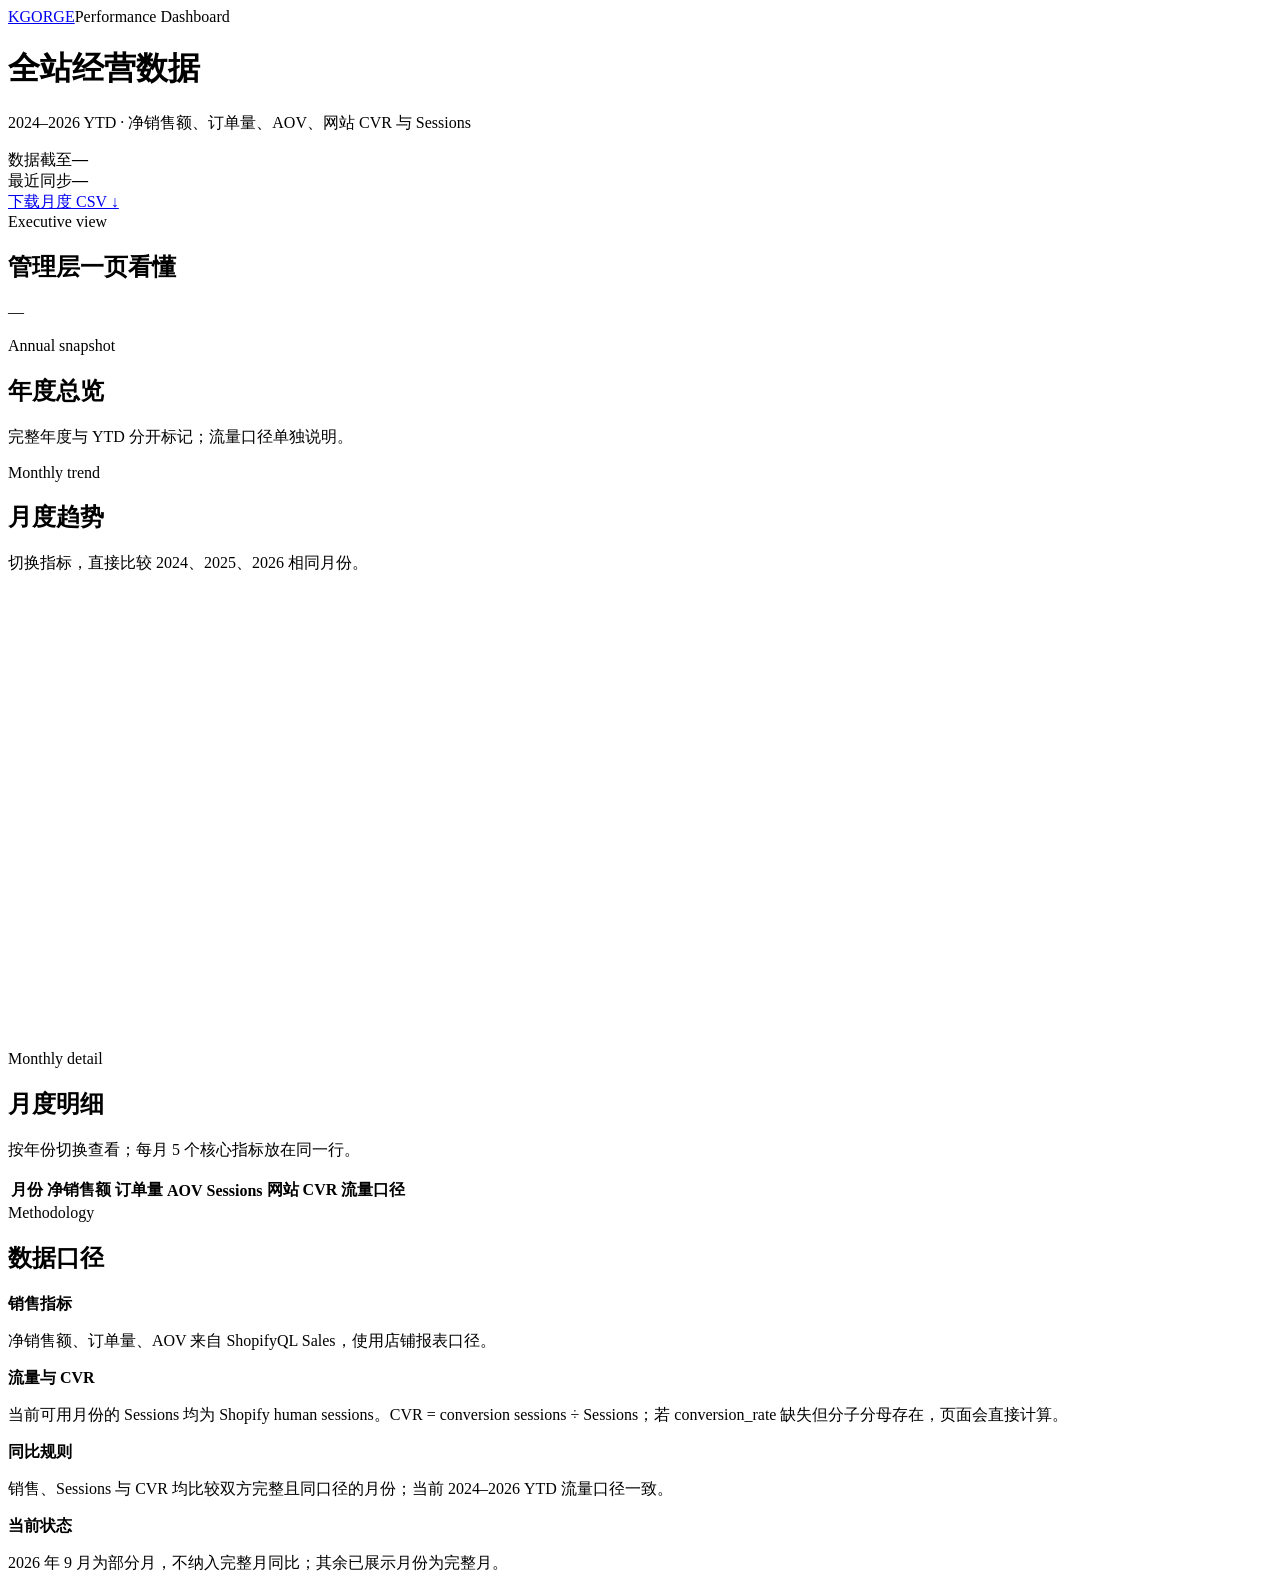
==== kgorge-performance-dashboard/index.html @ ec3d722f "Add KGORGE performance dashboard" ====
<!doctype html>
<html lang="zh-CN">
<head>
  <meta charset="utf-8">
  <meta name="viewport" content="width=device-width, initial-scale=1">
  <meta name="theme-color" content="#163f37">
  <meta name="description" content="KGORGE 2024-2026 YTD site performance dashboard: net sales, orders, AOV, CVR and sessions by month.">
  <title>KGORGE 全站经营数据</title>
  <link rel="stylesheet" href="styles.css">
  <script src="data.js" defer></script>
  <script src="app.js" defer></script>
</head>
<body>
  <main class="page-shell">
    <header class="hero">
      <div class="hero-main">
        <div class="eyebrow"><a href="https://kgorge.com/">KGORGE</a><span>Performance Dashboard</span></div>
        <h1>全站经营数据</h1>
        <p class="hero-subtitle">2024–2026 YTD · 净销售额、订单量、AOV、网站 CVR 与 Sessions</p>
      </div>
      <div class="hero-meta">
        <div><span>数据截至</span><strong id="dataThrough">—</strong></div>
        <div><span>最近同步</span><strong id="syncTime">—</strong></div>
        <a class="download-link" href="monthly_metrics.csv" download>下载月度 CSV ↓</a>
      </div>
    </header>

    <section class="executive" aria-labelledby="executiveTitle">
      <div class="section-heading">
        <div>
          <span class="section-kicker">Executive view</span>
          <h2 id="executiveTitle">管理层一页看懂</h2>
        </div>
        <p id="executiveRange">—</p>
      </div>
      <div class="kpi-grid" id="executiveKpis"></div>
      <div class="insight-grid" id="insightGrid"></div>
    </section>

    <section class="annual" aria-labelledby="annualTitle">
      <div class="section-heading">
        <div>
          <span class="section-kicker">Annual snapshot</span>
          <h2 id="annualTitle">年度总览</h2>
        </div>
        <p>完整年度与 YTD 分开标记；流量口径单独说明。</p>
      </div>
      <div class="year-grid" id="yearCards"></div>
    </section>

    <section class="trend" aria-labelledby="trendTitle">
      <div class="section-heading trend-heading">
        <div>
          <span class="section-kicker">Monthly trend</span>
          <h2 id="trendTitle">月度趋势</h2>
          <p>切换指标，直接比较 2024、2025、2026 相同月份。</p>
        </div>
        <div class="metric-switch" id="metricSwitch" aria-label="选择趋势指标"></div>
      </div>
      <div class="legend" id="legend"></div>
      <div class="chart-frame">
        <svg id="trendChart" viewBox="0 0 1120 390" role="img" aria-labelledby="chartTitle chartDesc">
          <title id="chartTitle">月度趋势图</title>
          <desc id="chartDesc">2024、2025、2026 三年月度指标对比。</desc>
        </svg>
      </div>
      <p class="chart-note" id="chartNote"></p>
    </section>

    <section class="monthly" aria-labelledby="monthlyTitle">
      <div class="section-heading monthly-heading">
        <div>
          <span class="section-kicker">Monthly detail</span>
          <h2 id="monthlyTitle">月度明细</h2>
          <p>按年份切换查看；每月 5 个核心指标放在同一行。</p>
        </div>
        <div class="year-switch" id="yearSwitch" aria-label="选择年份"></div>
      </div>
      <div class="table-wrap">
        <table>
          <thead>
            <tr>
              <th scope="col">月份</th>
              <th scope="col">净销售额</th>
              <th scope="col">订单量</th>
              <th scope="col">AOV</th>
              <th scope="col">Sessions</th>
              <th scope="col">网站 CVR</th>
              <th scope="col">流量口径</th>
            </tr>
          </thead>
          <tbody id="monthlyRows"></tbody>
        </table>
      </div>
    </section>

    <aside class="method" aria-labelledby="methodTitle">
      <div class="section-heading">
        <div>
          <span class="section-kicker">Methodology</span>
          <h2 id="methodTitle">数据口径</h2>
        </div>
      </div>
      <div class="method-grid">
        <div><strong>销售指标</strong><p>净销售额、订单量、AOV 来自 ShopifyQL Sales，使用店铺报表口径。</p></div>
        <div><strong>流量与 CVR</strong><p>当前可用月份的 Sessions 均为 Shopify human sessions。CVR = conversion sessions ÷ Sessions；若 conversion_rate 缺失但分子分母存在，页面会直接计算。</p></div>
        <div><strong>同比规则</strong><p>销售、Sessions 与 CVR 均比较双方完整且同口径的月份；当前 2024–2026 YTD 流量口径一致。</p></div>
        <div><strong>当前状态</strong><p>2026 年 9 月为部分月，不纳入完整月同比；其余已展示月份为完整月。</p></div>
      </div>
      <div class="source-line" id="sourceLine"></div>
    </aside>
  </main>
</body>
</html>
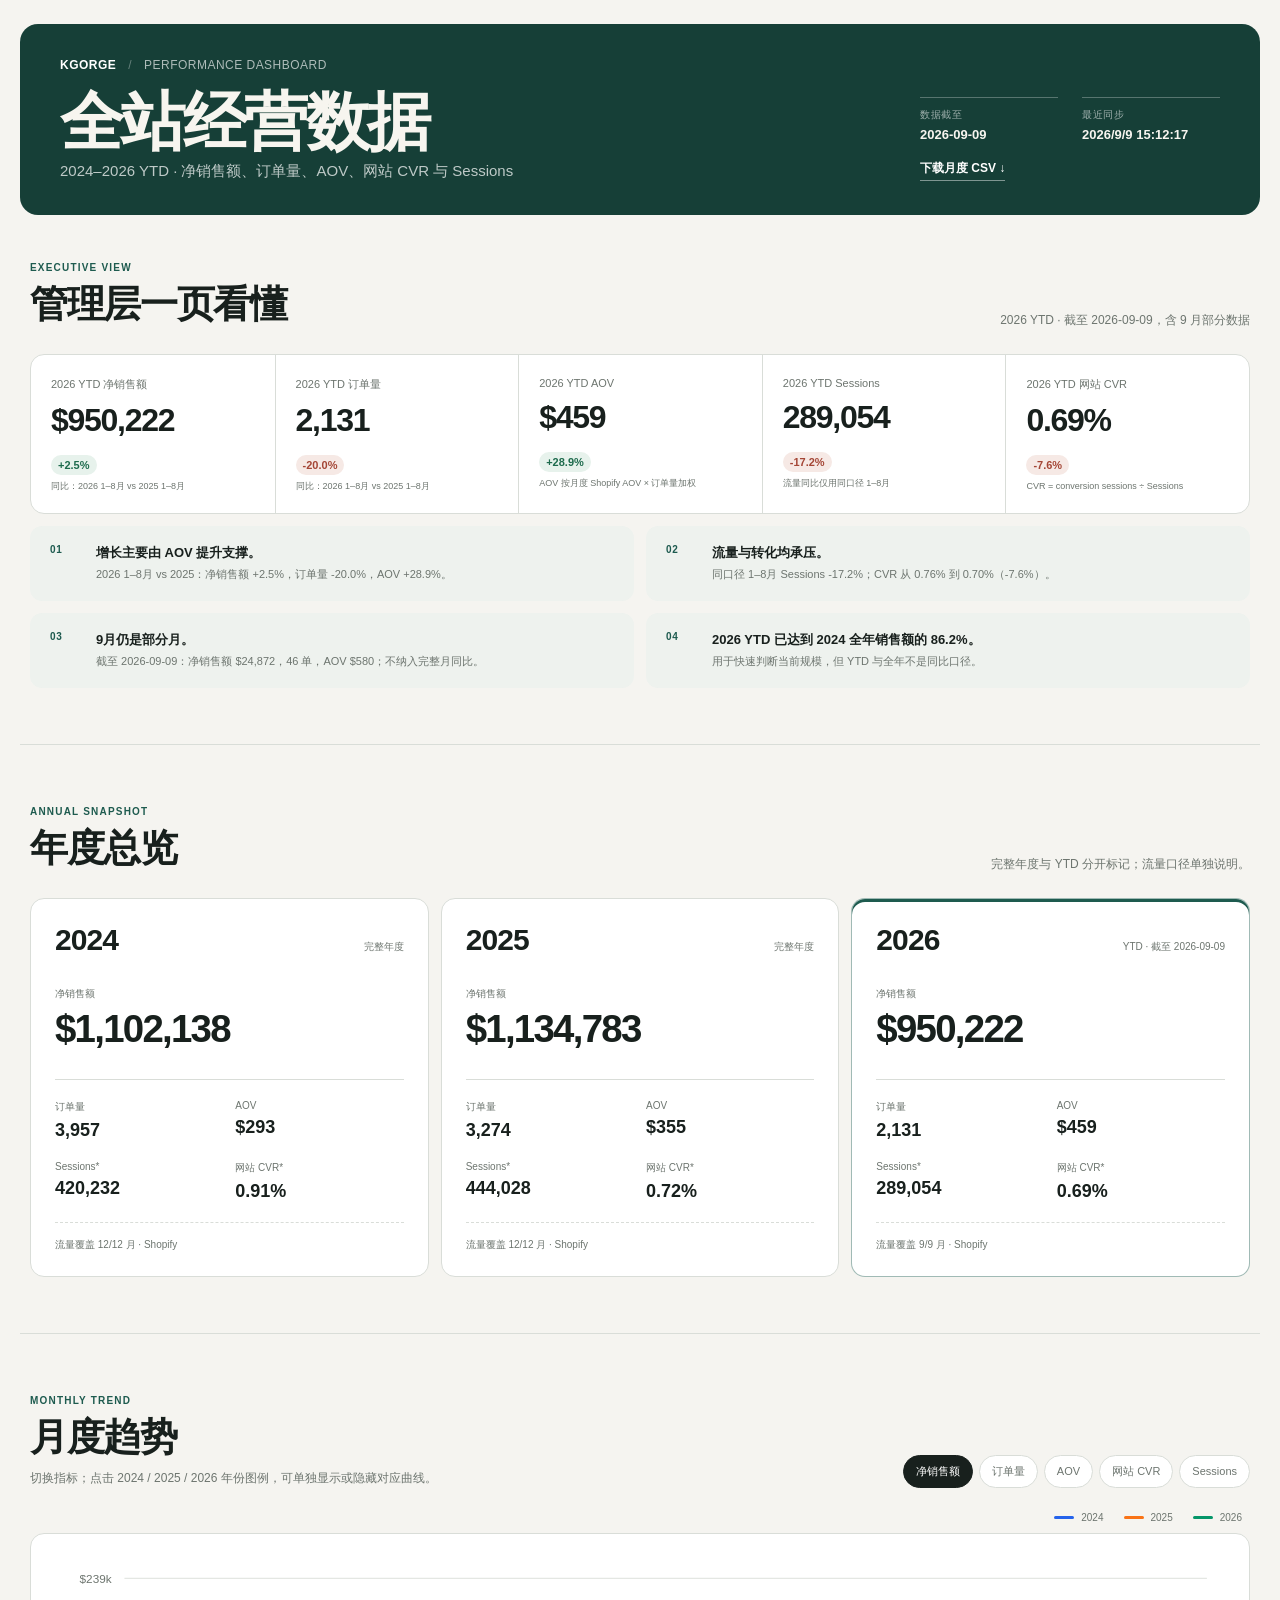
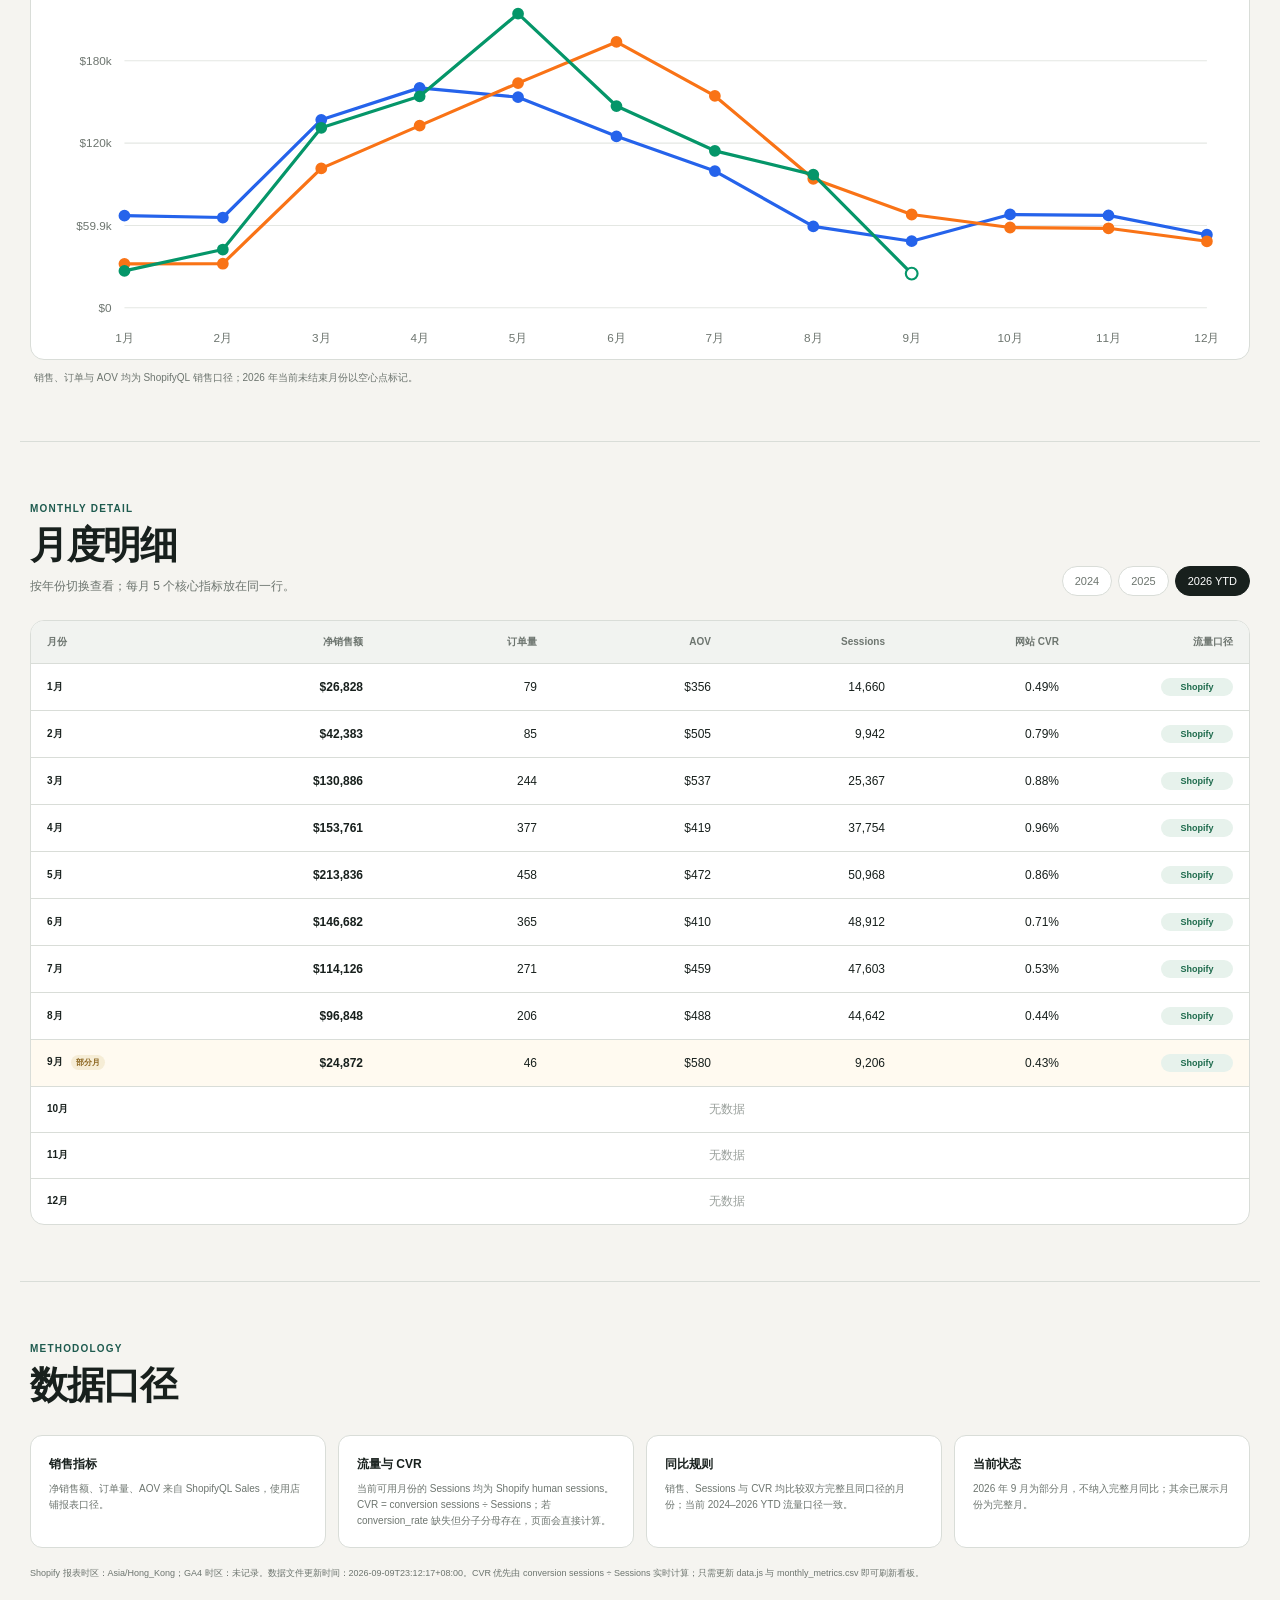
==== commit 0fee277b: "Enable clickable year toggles on KGORGE trend chart" ====
--- a/kgorge-performance-dashboard/index.html
+++ b/kgorge-performance-dashboard/index.html
@@ -9,6 +9,7 @@
   <link rel="stylesheet" href="styles.css">
   <script src="data.js" defer></script>
   <script src="app.js" defer></script>
+  <script src="trend-toggle.js" defer></script>
 </head>
 <body>
   <main class="page-shell">
@@ -53,11 +54,11 @@
         <div>
           <span class="section-kicker">Monthly trend</span>
           <h2 id="trendTitle">月度趋势</h2>
-          <p>切换指标，直接比较 2024、2025、2026 相同月份。</p>
+          <p>切换指标；点击 2024 / 2025 / 2026 年份图例，可单独显示或隐藏对应曲线。</p>
         </div>
         <div class="metric-switch" id="metricSwitch" aria-label="选择趋势指标"></div>
       </div>
-      <div class="legend" id="legend"></div>
+      <div class="legend" id="legend" aria-label="点击年份显示或隐藏曲线"></div>
       <div class="chart-frame">
         <svg id="trendChart" viewBox="0 0 1120 390" role="img" aria-labelledby="chartTitle chartDesc">
           <title id="chartTitle">月度趋势图</title>
--- a/kgorge-performance-dashboard/styles.css
+++ b/kgorge-performance-dashboard/styles.css
@@ -0,0 +1,187 @@
+:root {
+  --bg: #f5f4f0;
+  --surface: #fff;
+  --ink: #18201d;
+  --muted: #6d756f;
+  --line: #d9ddd8;
+  --soft: #ecefe9;
+  --pine: #1e5b4f;
+  --pine-dark: #163f37;
+  --clay: #b76742;
+  --stone: #8f948d;
+  --good: #1e6b4d;
+  --bad: #a44636;
+  --warn: #8a641e;
+  --white: #fff;
+}
+
+* { box-sizing: border-box; }
+html { background: var(--bg); color: var(--ink); }
+body {
+  margin: 0;
+  font-family: Inter, "Segoe UI Variable", "Segoe UI", Arial, sans-serif;
+  font-variant-numeric: tabular-nums;
+  -webkit-font-smoothing: antialiased;
+}
+a { color: inherit; }
+button { font: inherit; }
+.page-shell { width: min(1320px, calc(100% - 40px)); margin: 0 auto; padding: 24px 0 64px; }
+
+.hero {
+  display: grid;
+  grid-template-columns: minmax(0, 1fr) auto;
+  gap: 32px;
+  align-items: end;
+  padding: 34px 40px;
+  background: var(--pine-dark);
+  color: #f7f5ef;
+  border-radius: 18px;
+}
+.eyebrow { display: flex; align-items: center; gap: 12px; color: rgba(255,255,255,.65); font-size: 12px; letter-spacing: .04em; text-transform: uppercase; }
+.eyebrow a { color: #fff; font-weight: 700; text-decoration: none; }
+.eyebrow span::before { content: "/"; margin-right: 12px; color: rgba(255,255,255,.35); }
+.hero h1 { margin: 18px 0 8px; font-size: clamp(40px, 5vw, 68px); line-height: 1; letter-spacing: -.04em; }
+.hero-subtitle { margin: 0; color: rgba(255,255,255,.72); font-size: 15px; }
+.hero-meta { min-width: 300px; display: grid; grid-template-columns: 1fr 1fr; gap: 18px 24px; align-items: end; }
+.hero-meta div { padding-top: 10px; border-top: 1px solid rgba(255,255,255,.28); }
+.hero-meta span { display: block; color: rgba(255,255,255,.58); font-size: 10px; margin-bottom: 5px; text-transform: uppercase; letter-spacing: .06em; }
+.hero-meta strong { display: block; font-size: 13px; font-weight: 600; white-space: nowrap; }
+.download-link { grid-column: 1 / -1; justify-self: start; color: #fff; text-decoration: none; font-size: 12px; font-weight: 700; border-bottom: 1px solid rgba(255,255,255,.45); padding-bottom: 3px; }
+
+section, aside { padding: 56px 10px; border-bottom: 1px solid var(--line); }
+.section-heading { display: flex; justify-content: space-between; gap: 24px; align-items: end; margin-bottom: 24px; }
+.section-heading h2 { margin: 4px 0 0; font-size: clamp(28px, 3vw, 40px); letter-spacing: -.035em; }
+.section-heading p { margin: 6px 0 0; color: var(--muted); font-size: 12px; line-height: 1.55; }
+.section-kicker { color: var(--pine); font-size: 10px; font-weight: 800; letter-spacing: .12em; text-transform: uppercase; }
+
+.executive { padding-top: 42px; }
+.kpi-grid { display: grid; grid-template-columns: repeat(5, 1fr); background: var(--surface); border: 1px solid var(--line); border-radius: 14px; overflow: hidden; }
+.kpi-card { padding: 22px 20px 20px; min-width: 0; }
+.kpi-card + .kpi-card { border-left: 1px solid var(--line); }
+.kpi-label { display: block; color: var(--muted); font-size: 11px; }
+.kpi-value { display: block; margin-top: 10px; font-size: clamp(26px, 2.5vw, 38px); letter-spacing: -.04em; white-space: nowrap; }
+.kpi-foot { margin-top: 16px; display: flex; flex-direction: column; gap: 5px; }
+.kpi-delta { width: max-content; padding: 4px 7px; border-radius: 999px; font-size: 11px; font-weight: 750; }
+.kpi-delta.up { color: var(--good); background: #e7f2ec; }
+.kpi-delta.down { color: var(--bad); background: #f6e9e5; }
+.kpi-delta.neutral { color: var(--muted); background: var(--soft); }
+.kpi-foot small { color: var(--muted); font-size: 9px; line-height: 1.4; }
+
+.insight-grid { display: grid; grid-template-columns: repeat(2, 1fr); gap: 12px; margin-top: 12px; }
+.insight-card { display: grid; grid-template-columns: 34px 1fr; gap: 12px; padding: 18px 20px; background: #eef2ee; border-radius: 12px; }
+.insight-number { color: var(--pine); font-size: 10px; font-weight: 800; letter-spacing: .08em; }
+.insight-card strong { display: block; font-size: 13px; margin-bottom: 4px; }
+.insight-card span:not(.insight-number) { display: block; color: var(--muted); font-size: 11px; line-height: 1.55; }
+
+.year-grid { display: grid; grid-template-columns: repeat(3, 1fr); gap: 12px; }
+.year-card { padding: 24px; background: var(--surface); border: 1px solid var(--line); border-radius: 14px; }
+.year-card.partial { border-color: rgba(30,91,79,.42); box-shadow: inset 0 3px 0 var(--pine); }
+.year-head { display: flex; align-items: baseline; justify-content: space-between; gap: 12px; }
+.year-head h3 { margin: 0; font-size: 30px; letter-spacing: -.03em; }
+.year-head span { color: var(--muted); font-size: 10px; }
+.year-sales { margin-top: 30px; }
+.year-sales span, .year-metrics span { display: block; color: var(--muted); font-size: 10px; margin-bottom: 6px; }
+.year-sales strong { font-size: clamp(28px, 3vw, 42px); letter-spacing: -.045em; }
+.year-metrics { display: grid; grid-template-columns: repeat(2, 1fr); gap: 20px 12px; margin-top: 28px; padding-top: 20px; border-top: 1px solid var(--line); }
+.year-metrics strong { font-size: 18px; }
+.coverage { margin: 20px 0 0; padding-top: 14px; border-top: 1px dashed var(--line); color: var(--muted); font-size: 10px; line-height: 1.55; }
+
+.trend-heading { align-items: end; }
+.metric-switch, .year-switch { display: flex; flex-wrap: wrap; justify-content: flex-end; gap: 6px; }
+.metric-switch button, .year-switch button { appearance: none; border: 1px solid var(--line); background: var(--surface); color: var(--muted); padding: 8px 12px; border-radius: 999px; font-size: 11px; cursor: pointer; }
+.metric-switch button:hover, .year-switch button:hover { border-color: var(--ink); color: var(--ink); }
+.metric-switch button[aria-pressed="true"], .year-switch button[aria-pressed="true"] { background: var(--ink); border-color: var(--ink); color: #fff; }
+.metric-switch button:focus-visible, .year-switch button:focus-visible { outline: 3px solid rgba(30,91,79,.2); outline-offset: 2px; }
+.legend { display: flex; justify-content: flex-end; gap: 20px; margin: 0 8px 10px; color: var(--muted); font-size: 10px; }
+.legend span { display: inline-flex; align-items: center; gap: 7px; }
+.legend i { width: 20px; height: 3px; display: inline-block; border-radius: 2px; }
+.chart-frame { overflow-x: auto; background: var(--surface); border: 1px solid var(--line); border-radius: 14px; padding: 8px 10px 0; }
+#trendChart { display: block; width: 100%; min-width: 780px; height: auto; }
+.grid-line { stroke: #e4e7e3; stroke-width: 1; }
+.axis-text { fill: var(--muted); font-size: 11px; font-family: Inter, "Segoe UI", Arial, sans-serif; }
+.trend-line { fill: none; stroke-width: 3; stroke-linejoin: round; stroke-linecap: round; }
+.trend-point { stroke-width: 2; }
+.chart-note { margin: 10px 4px 0; color: var(--muted); font-size: 10px; line-height: 1.5; }
+
+.monthly-heading { align-items: end; }
+.table-wrap { overflow-x: auto; background: var(--surface); border: 1px solid var(--line); border-radius: 14px; }
+table { width: 100%; border-collapse: collapse; table-layout: fixed; min-width: 920px; }
+thead { background: #f1f3f0; }
+th, td { padding: 14px 16px; border-bottom: 1px solid var(--line); text-align: right; font-size: 12px; }
+th { color: var(--muted); font-size: 10px; font-weight: 700; }
+th:first-child, td:first-child { text-align: left; }
+tbody th { color: var(--ink); font-weight: 650; }
+tbody tr:last-child th, tbody tr:last-child td { border-bottom: 0; }
+tbody tr:hover { background: #fafbf9; }
+.primary-cell { font-weight: 750; }
+.partial-row { background: #fffaf0; }
+.partial-badge { display: inline-block; margin-left: 8px; padding: 2px 5px; border-radius: 999px; color: var(--warn); background: #f6edd6; font-size: 8px; vertical-align: middle; }
+.source-badge { display: inline-block; min-width: 72px; text-align: center; padding: 4px 7px; border-radius: 999px; font-size: 9px; font-weight: 700; }
+.source-badge.shopify { color: var(--good); background: #e7f2ec; }
+.source-badge.ga4 { color: #70511c; background: #f5eedc; }
+.source-badge.missing { color: var(--muted); background: var(--soft); }
+.empty-row td { color: #9aa09c; text-align: center; }
+
+.method { border-bottom: 0; padding-bottom: 20px; }
+.method-grid { display: grid; grid-template-columns: repeat(4, 1fr); gap: 12px; }
+.method-grid > div { padding: 18px; background: var(--surface); border: 1px solid var(--line); border-radius: 12px; }
+.method-grid strong { font-size: 12px; }
+.method-grid p { margin: 8px 0 0; color: var(--muted); font-size: 10px; line-height: 1.6; }
+.source-line { margin-top: 18px; color: var(--muted); font-size: 9px; line-height: 1.6; }
+
+@media (max-width: 1050px) {
+  .kpi-grid { grid-template-columns: repeat(2, 1fr); }
+  .kpi-card + .kpi-card { border-left: 0; }
+  .kpi-card:nth-child(even) { border-left: 1px solid var(--line); }
+  .kpi-card:nth-child(n+3) { border-top: 1px solid var(--line); }
+  .kpi-card:last-child { grid-column: 1 / -1; }
+  .year-grid { grid-template-columns: 1fr; }
+  .method-grid { grid-template-columns: repeat(2, 1fr); }
+}
+
+@media (max-width: 760px) {
+  .page-shell { width: 100%; padding-top: 0; }
+  .hero { border-radius: 0; grid-template-columns: 1fr; padding: 30px 22px; }
+  .hero-meta { min-width: 0; }
+  section, aside { padding: 44px 20px; }
+  .section-heading { align-items: flex-start; flex-direction: column; gap: 8px; }
+  .kpi-grid { grid-template-columns: 1fr; }
+  .kpi-card:nth-child(even), .kpi-card + .kpi-card { border-left: 0; }
+  .kpi-card:nth-child(n+2) { border-top: 1px solid var(--line); }
+  .kpi-card:last-child { grid-column: auto; }
+  .insight-grid { grid-template-columns: 1fr; }
+  .metric-switch, .year-switch, .legend { justify-content: flex-start; }
+  .method-grid { grid-template-columns: 1fr; }
+}
+
+@media (max-width: 480px) {
+  .hero h1 { font-size: 42px; }
+  .hero-meta { grid-template-columns: 1fr; }
+  .download-link { grid-column: auto; }
+  .year-card { padding: 20px; }
+}
+
+/* Interactive trend tooltip */
+.trend-hit { cursor: crosshair; outline: none; }
+.trend-hit:focus { outline: none; }
+.trend-point { transition: r .12s ease, opacity .12s ease; }
+.chart-tooltip {
+  position: fixed;
+  z-index: 9999;
+  min-width: 150px;
+  max-width: 220px;
+  padding: 11px 12px;
+  border-radius: 10px;
+  background: rgba(24, 32, 29, .96);
+  color: #fff;
+  box-shadow: 0 10px 28px rgba(0, 0, 0, .18);
+  pointer-events: none;
+  font-variant-numeric: tabular-nums;
+}
+.chart-tooltip[hidden] { display: none; }
+.tooltip-head { display: flex; align-items: center; gap: 8px; margin-bottom: 8px; }
+.tooltip-head i { width: 9px; height: 9px; border-radius: 50%; flex: 0 0 auto; }
+.tooltip-head strong { font-size: 12px; }
+.chart-tooltip > span { display: block; color: rgba(255,255,255,.62); font-size: 10px; }
+.chart-tooltip > b { display: block; margin-top: 2px; font-size: 20px; letter-spacing: -.02em; }
+.chart-tooltip > small { display: block; margin-top: 7px; color: rgba(255,255,255,.58); font-size: 9px; }
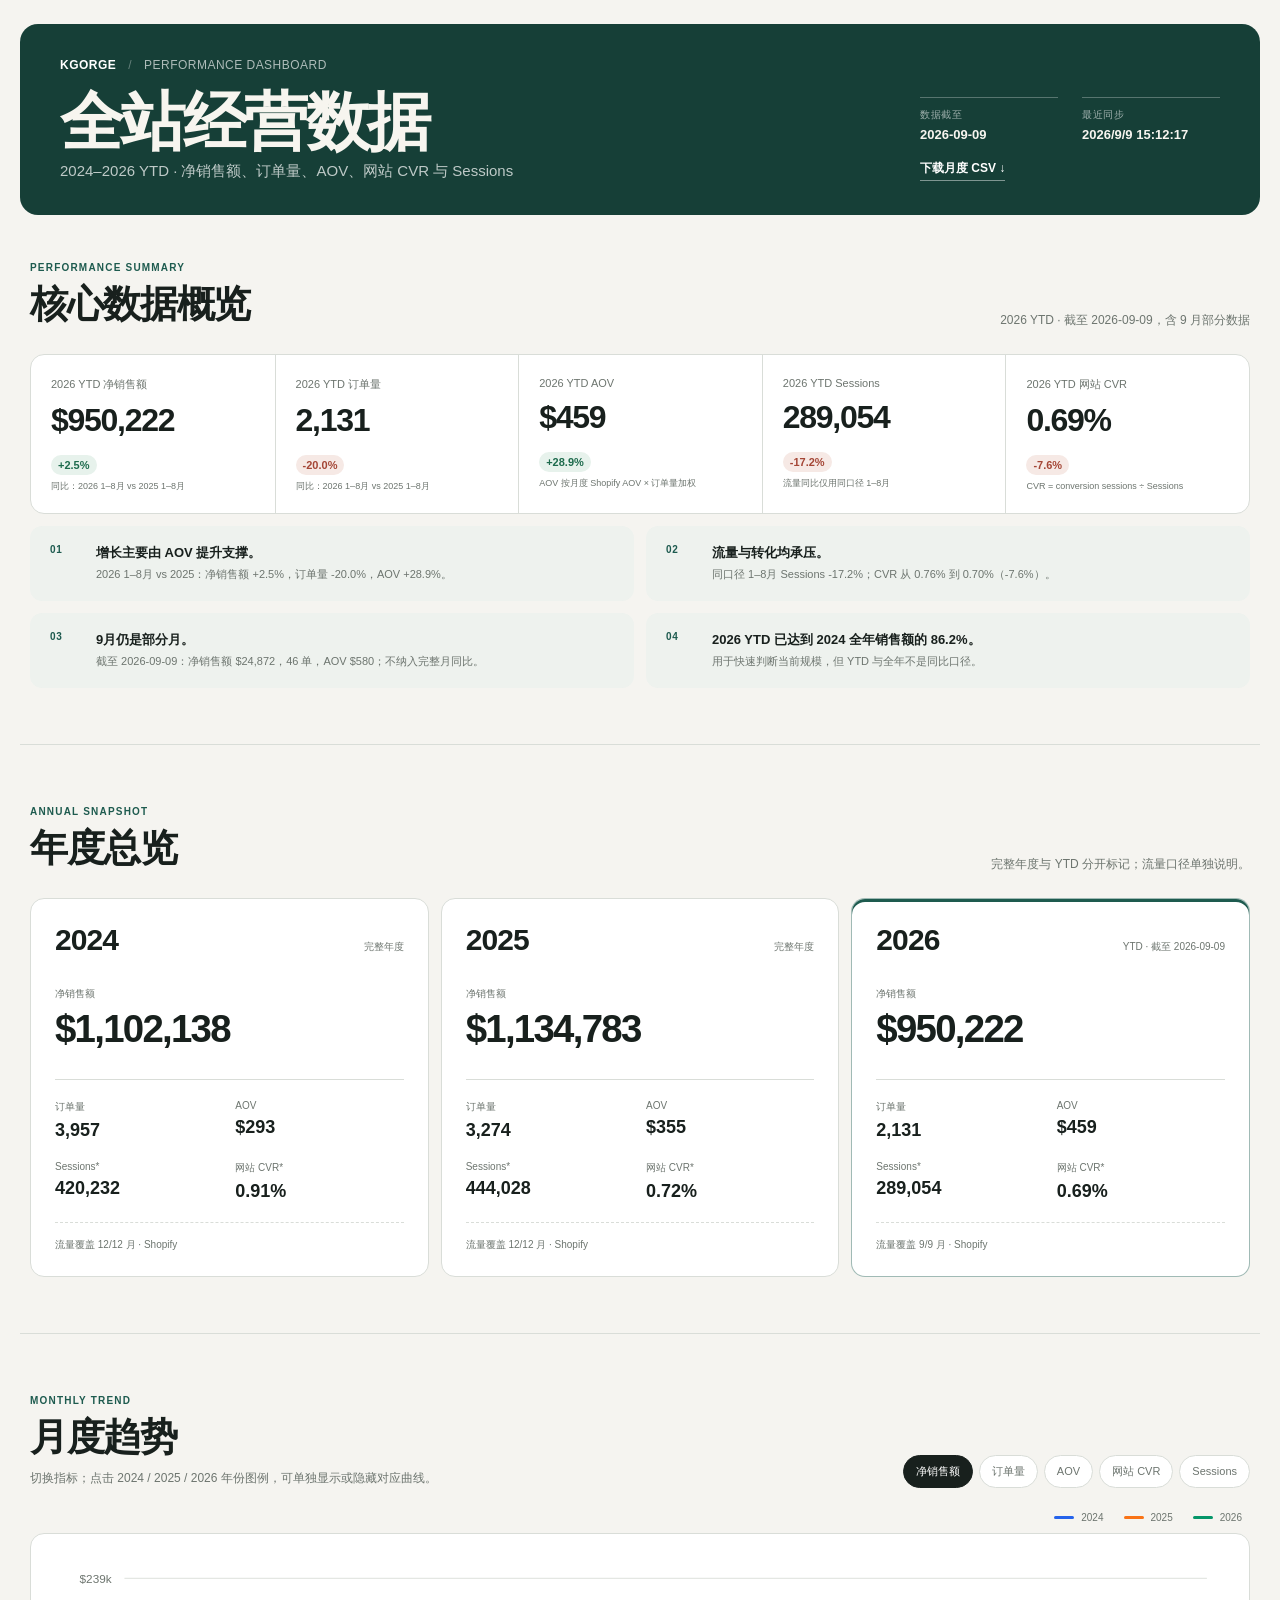
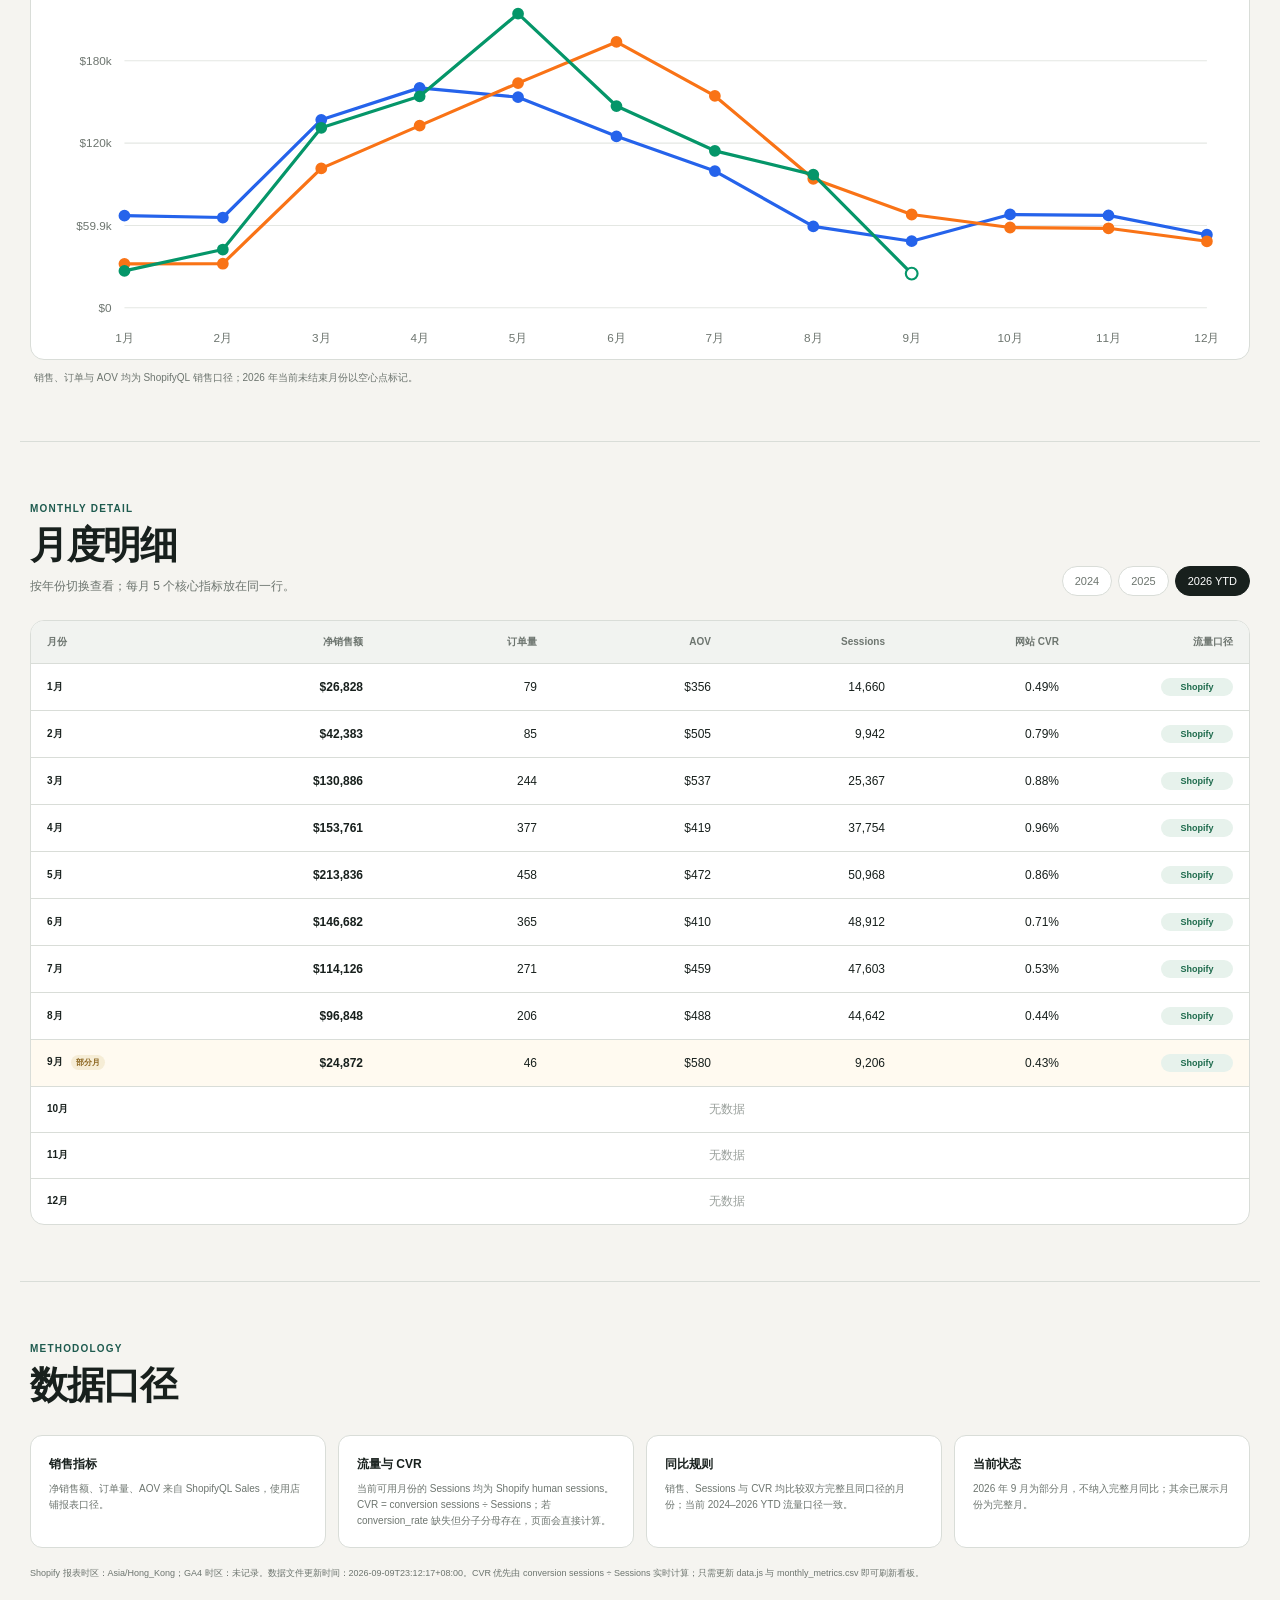
==== commit ab3ec5f0: "Remove management wording from KGORGE dashboard" ====
--- a/kgorge-performance-dashboard/index.html
+++ b/kgorge-performance-dashboard/index.html
@@ -29,8 +29,8 @@
     <section class="executive" aria-labelledby="executiveTitle">
       <div class="section-heading">
         <div>
-          <span class="section-kicker">Executive view</span>
-          <h2 id="executiveTitle">管理层一页看懂</h2>
+          <span class="section-kicker">Performance summary</span>
+          <h2 id="executiveTitle">核心数据概览</h2>
         </div>
         <p id="executiveRange">—</p>
       </div>
